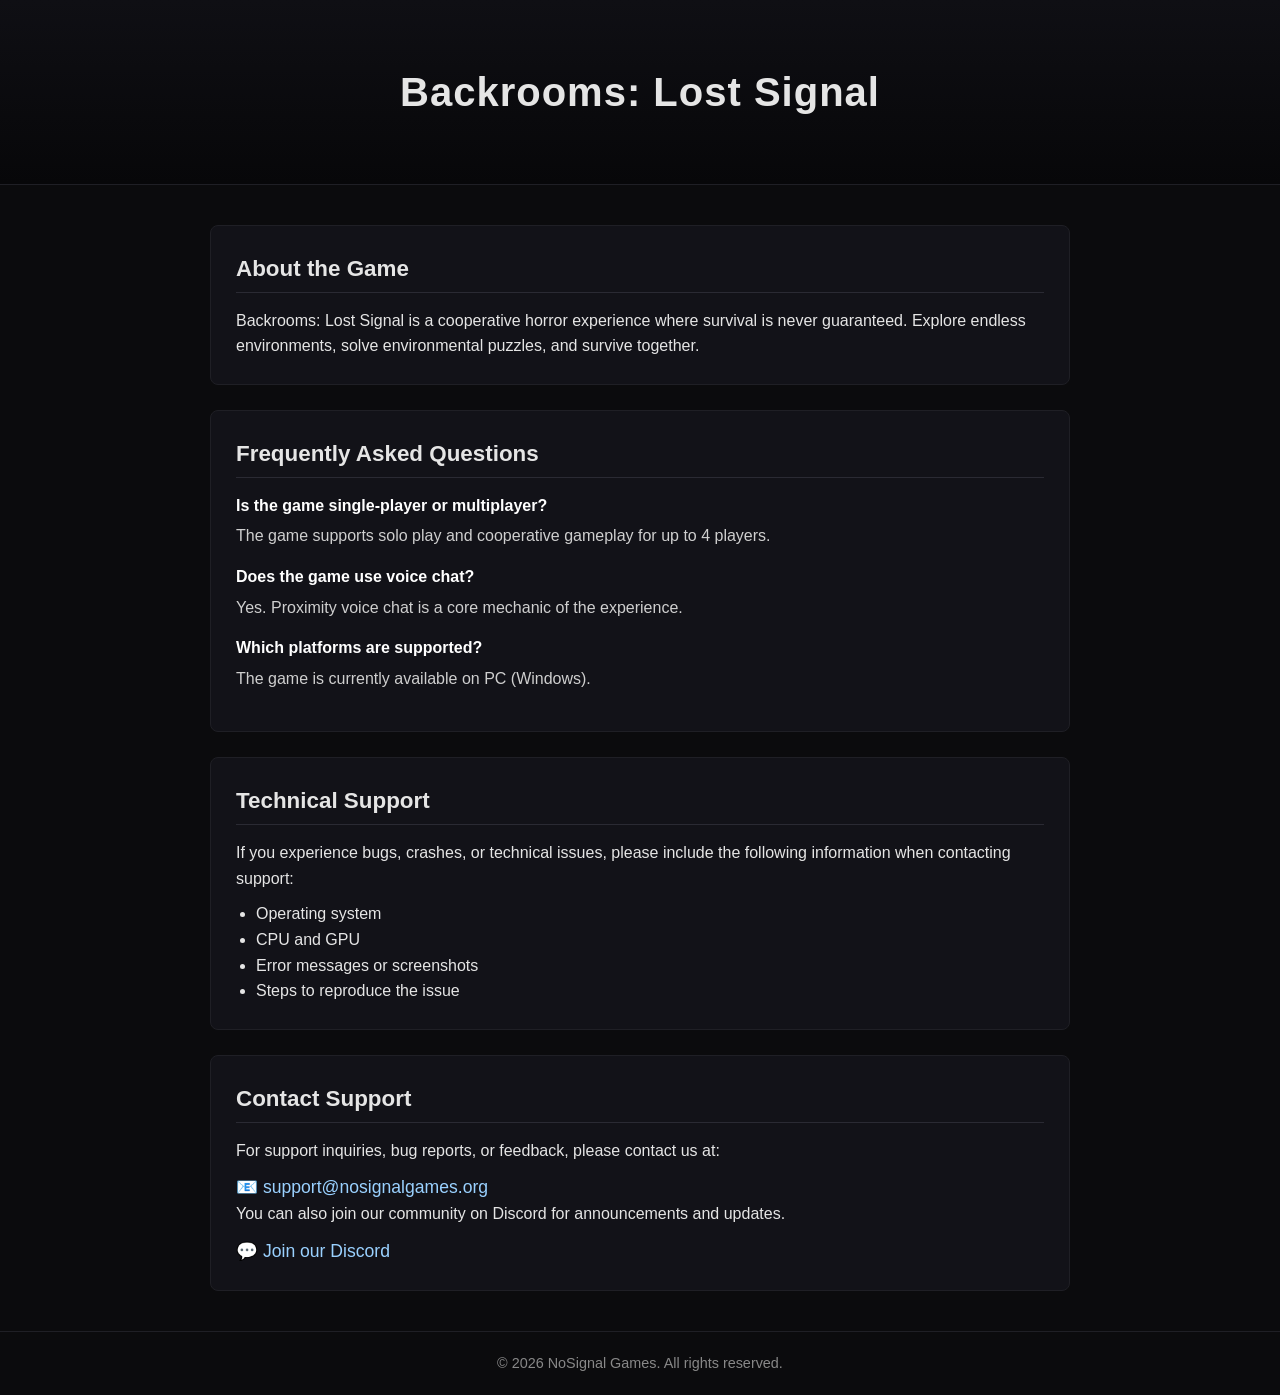
==== index.html @ 98ca7e3c "Add files via upload" ====
<!DOCTYPE html>
<html lang="en">
<head>
  <meta charset="UTF-8" />
  <meta name="viewport" content="width=device-width, initial-scale=1.0" />
  <title>Backrooms: Lost Signal | Support</title>
  <link rel="stylesheet" href="style.css" />
</head>
<body>

  <header class="hero">
    <h1>Backrooms: Lost Signal</h1>
  </header>

  <main class="container">

    <section class="card">
      <h2>About the Game</h2>
      <p>
        Backrooms: Lost Signal is a cooperative horror experience where survival is never guaranteed.
        Explore endless environments, solve environmental puzzles, and survive together.
      </p>
    </section>

    <section class="card">
      <h2>Frequently Asked Questions</h2>

      <div class="faq">
        <h3>Is the game single-player or multiplayer?</h3>
        <p>The game supports solo play and cooperative gameplay for up to 4 players.</p>
      </div>

      <div class="faq">
        <h3>Does the game use voice chat?</h3>
        <p>Yes. Proximity voice chat is a core mechanic of the experience.</p>
      </div>

      <div class="faq">
        <h3>Which platforms are supported?</h3>
        <p>The game is currently available on PC (Windows).</p>
      </div>
    </section>

    <section class="card">
      <h2>Technical Support</h2>
      <p>
        If you experience bugs, crashes, or technical issues, please include the following
        information when contacting support:
      </p>
      <ul>
        <li>Operating system</li>
        <li>CPU and GPU</li>
        <li>Error messages or screenshots</li>
        <li>Steps to reproduce the issue</li>
      </ul>
    </section>

    <section class="card">
      <h2>Contact Support</h2>
      <p>
        For support inquiries, bug reports, or feedback, please contact us at:
      </p>

      <p class="contact">
        📧 <a href="mailto:support@nosignalgames.org">support@nosignalgames.org</a>
      </p>

      <p>
        You can also join our community on Discord for announcements and updates.
      </p>

      <p class="contact">
        💬 <a href="https://discord.gg/9NU9BvKqxr" target="_blank">Join our Discord</a>
      </p>
    </section>

  </main>

  <footer>
    <p>© 2026 NoSignal Games. All rights reserved.</p>
  </footer>

</body>
</html>
---- style.css ----
* {
  box-sizing: border-box;
  margin: 0;
  padding: 0;
}

body {
  font-family: Arial, Helvetica, sans-serif;
  background-color: #0b0b0d;
  color: #e5e5e5;
  line-height: 1.6;
}

a {
  color: #9ad1ff;
  text-decoration: none;
}

a:hover {
  text-decoration: underline;
}

.hero {
  background: linear-gradient(180deg, #0f0f14, #070709);
  padding: 60px 20px;
  text-align: center;
  border-bottom: 1px solid #1f1f25;
}

.hero h1 {
  font-size: 2.5rem;
  letter-spacing: 1px;
}

.hero p {
  margin-top: 10px;
  color: #b0b0b0;
}

.container {
  max-width: 900px;
  margin: 40px auto;
  padding: 0 20px;
}

.card {
  background-color: #121218;
  border: 1px solid #1f1f25;
  border-radius: 8px;
  padding: 25px;
  margin-bottom: 25px;
}

.card h2 {
  margin-bottom: 15px;
  font-size: 1.4rem;
  border-bottom: 1px solid #2a2a33;
  padding-bottom: 5px;
}

.faq {
  margin-bottom: 15px;
}

.faq h3 {
  font-size: 1rem;
  color: #ffffff;
}

.faq p {
  color: #cfcfcf;
  margin-top: 5px;
}

ul {
  margin-top: 10px;
  padding-left: 20px;
}

.contact {
  margin-top: 10px;
  font-size: 1.1rem;
}

footer {
  text-align: center;
  padding: 20px;
  color: #888;
  font-size: 0.9rem;
  border-top: 1px solid #1f1f25;
}
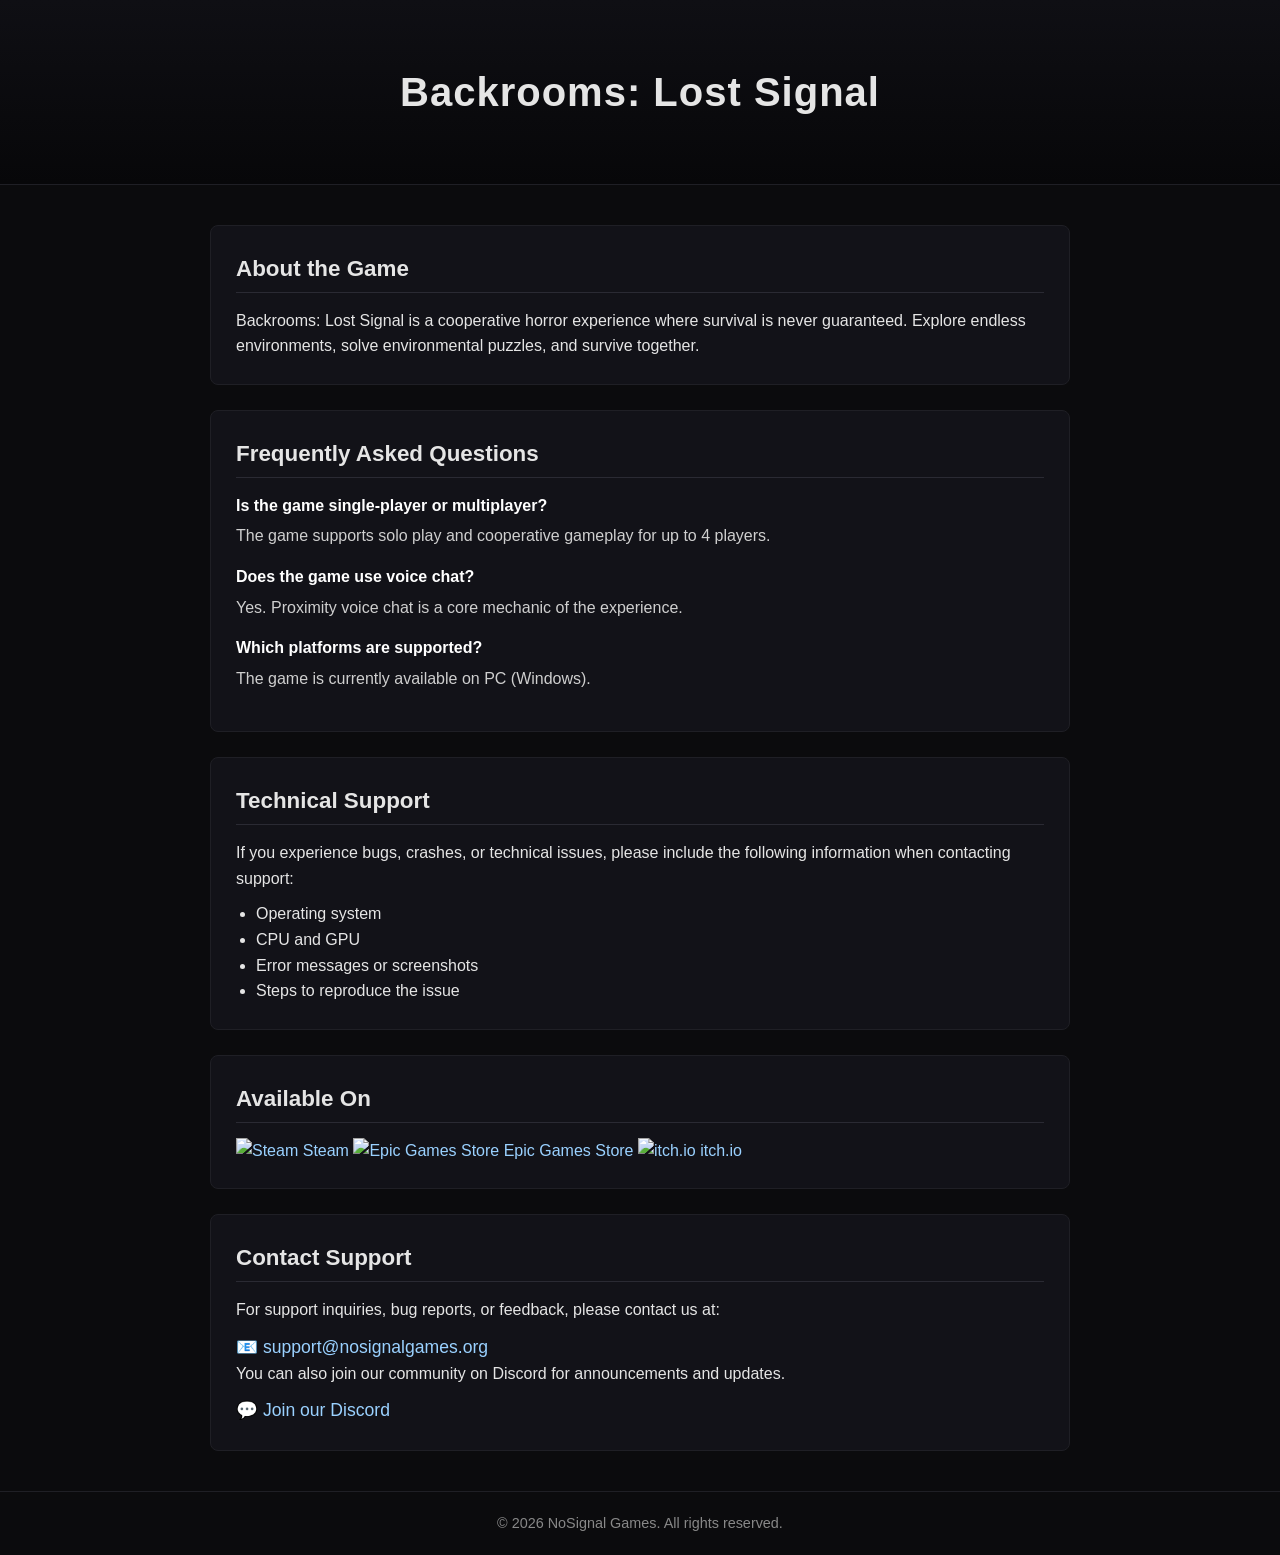
==== commit 2fb0ea91: "Update index.html" ====
--- a/index.html
+++ b/index.html
@@ -56,6 +56,30 @@
     </section>
 
     <section class="card">
+  <h2>Available On</h2>
+
+  <div class="store-grid">
+
+    <a class="store-card" href="https://store.steampowered.com/" target="_blank">
+      <img src="steam.svg" alt="Steam" />
+      <span>Steam</span>
+    </a>
+
+    <a class="store-card" href="https://store.epicgames.com/" target="_blank">
+      <img src="epic.svg" alt="Epic Games Store" />
+      <span>Epic Games Store</span>
+    </a>
+
+    <a class="store-card" href="https://itch.io/" target="_blank">
+      <img src="itch.svg" alt="itch.io" />
+      <span>itch.io</span>
+    </a>
+
+  </div>
+</section>
+
+
+    <section class="card">
       <h2>Contact Support</h2>
       <p>
         For support inquiries, bug reports, or feedback, please contact us at:
@@ -82,3 +106,4 @@
 
 </body>
 </html>
+
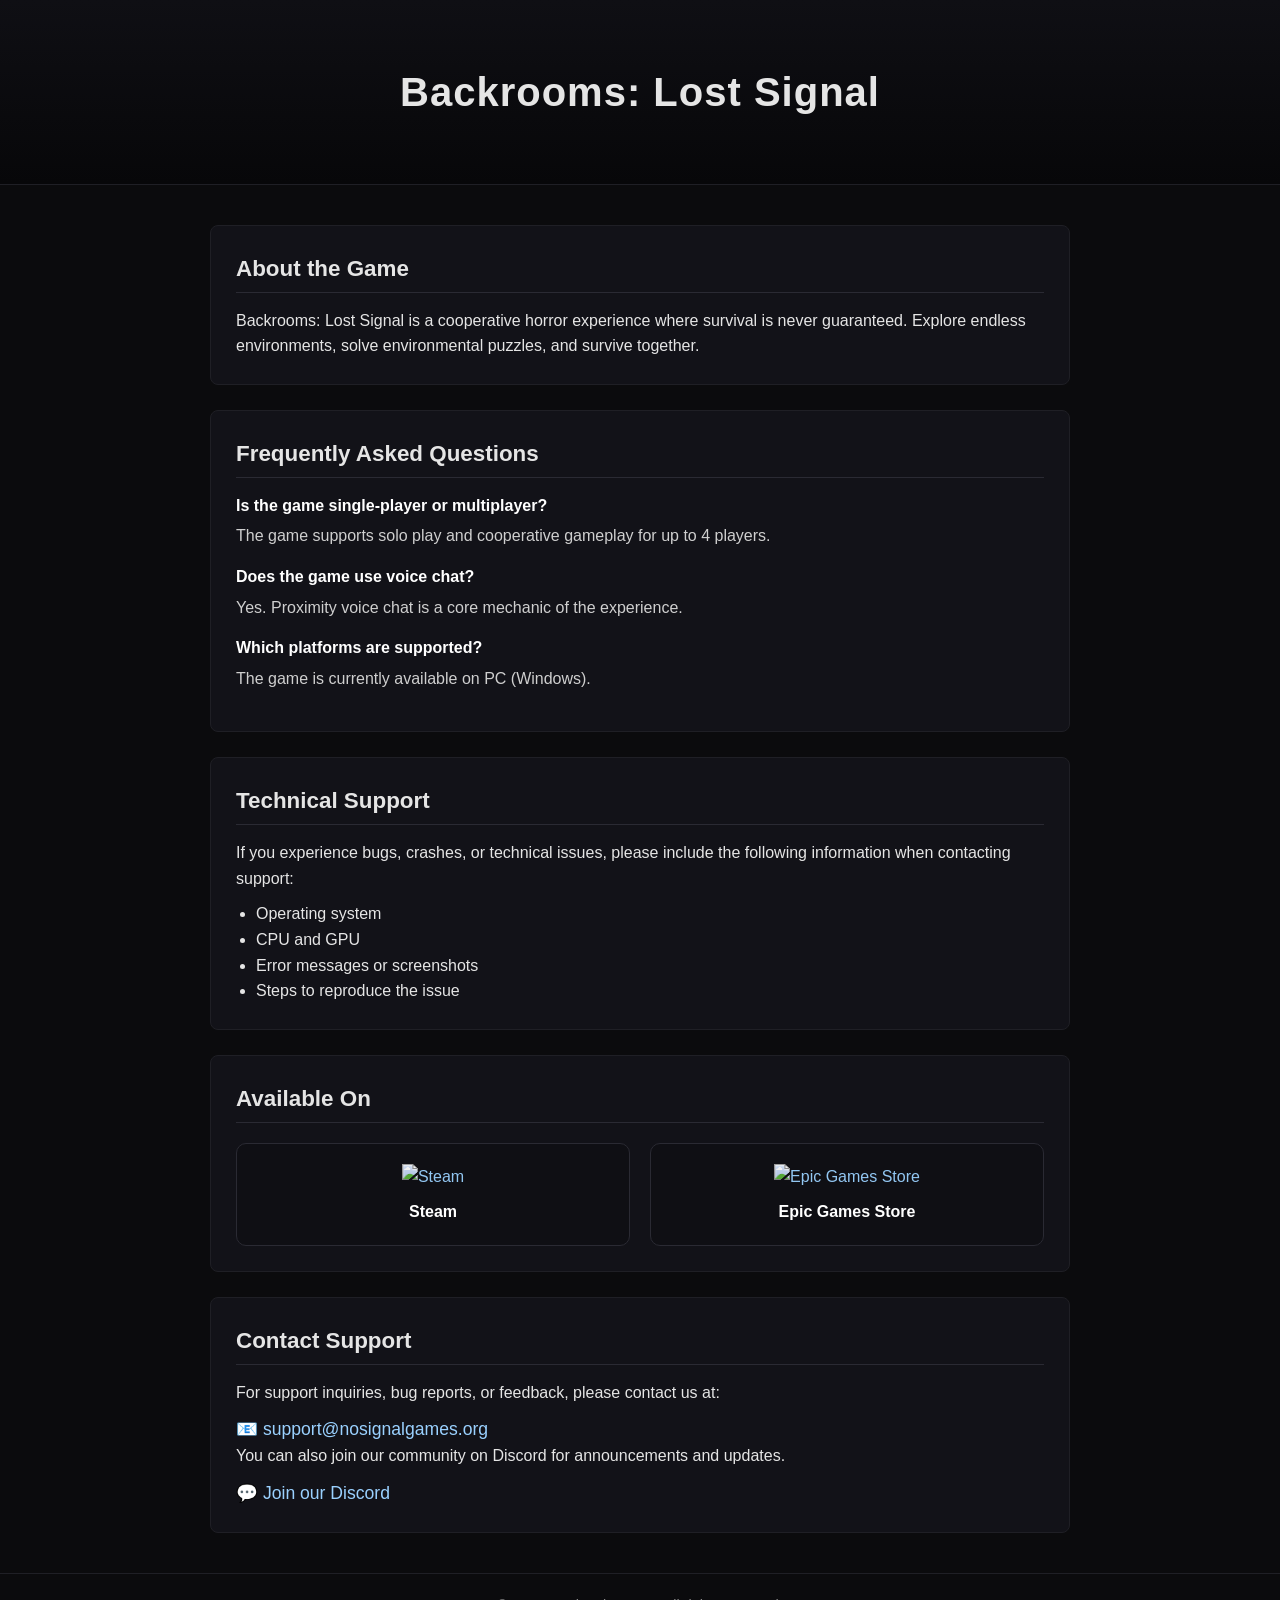
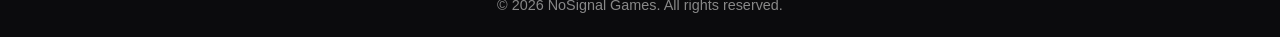
==== commit 896521c9: "Update index.html" ====
--- a/index.html
+++ b/index.html
@@ -60,19 +60,14 @@
 
   <div class="store-grid">
 
-    <a class="store-card" href="https://store.steampowered.com/" target="_blank">
-      <img src="steam.svg" alt="Steam" />
+    <a class="store-card" href="https://store.steampowered.com/app/4263350?utm_source=official_website" target="_blank">
+      <img src="steam.png" alt="Steam" />
       <span>Steam</span>
     </a>
 
     <a class="store-card" href="https://store.epicgames.com/" target="_blank">
-      <img src="epic.svg" alt="Epic Games Store" />
+      <img src="epic.png" alt="Epic Games Store" />
       <span>Epic Games Store</span>
-    </a>
-
-    <a class="store-card" href="https://itch.io/" target="_blank">
-      <img src="itch.svg" alt="itch.io" />
-      <span>itch.io</span>
     </a>
 
   </div>
--- a/style.css
+++ b/style.css
@@ -89,3 +89,38 @@
   font-size: 0.9rem;
   border-top: 1px solid #1f1f25;
 }
+.store-grid {
+  display: grid;
+  grid-template-columns: repeat(auto-fit, minmax(180px, 1fr));
+  gap: 20px;
+  margin-top: 20px;
+}
+
+.store-card {
+  background-color: #0f0f14;
+  border: 1px solid #2a2a33;
+  border-radius: 10px;
+  padding: 20px;
+  text-align: center;
+  transition: transform 0.15s ease, box-shadow 0.15s ease;
+}
+
+.store-card:hover {
+  transform: translateY(-4px);
+  box-shadow: 0 8px 20px rgba(0, 0, 0, 0.6);
+}
+
+.store-card img {
+  width: 48px;
+  height: 48px;
+  margin-bottom: 10px;
+  filter: brightness(0.95);
+}
+
+.store-card span {
+  display: block;
+  font-size: 1rem;
+  font-weight: bold;
+  color: #ffffff;
+}
+
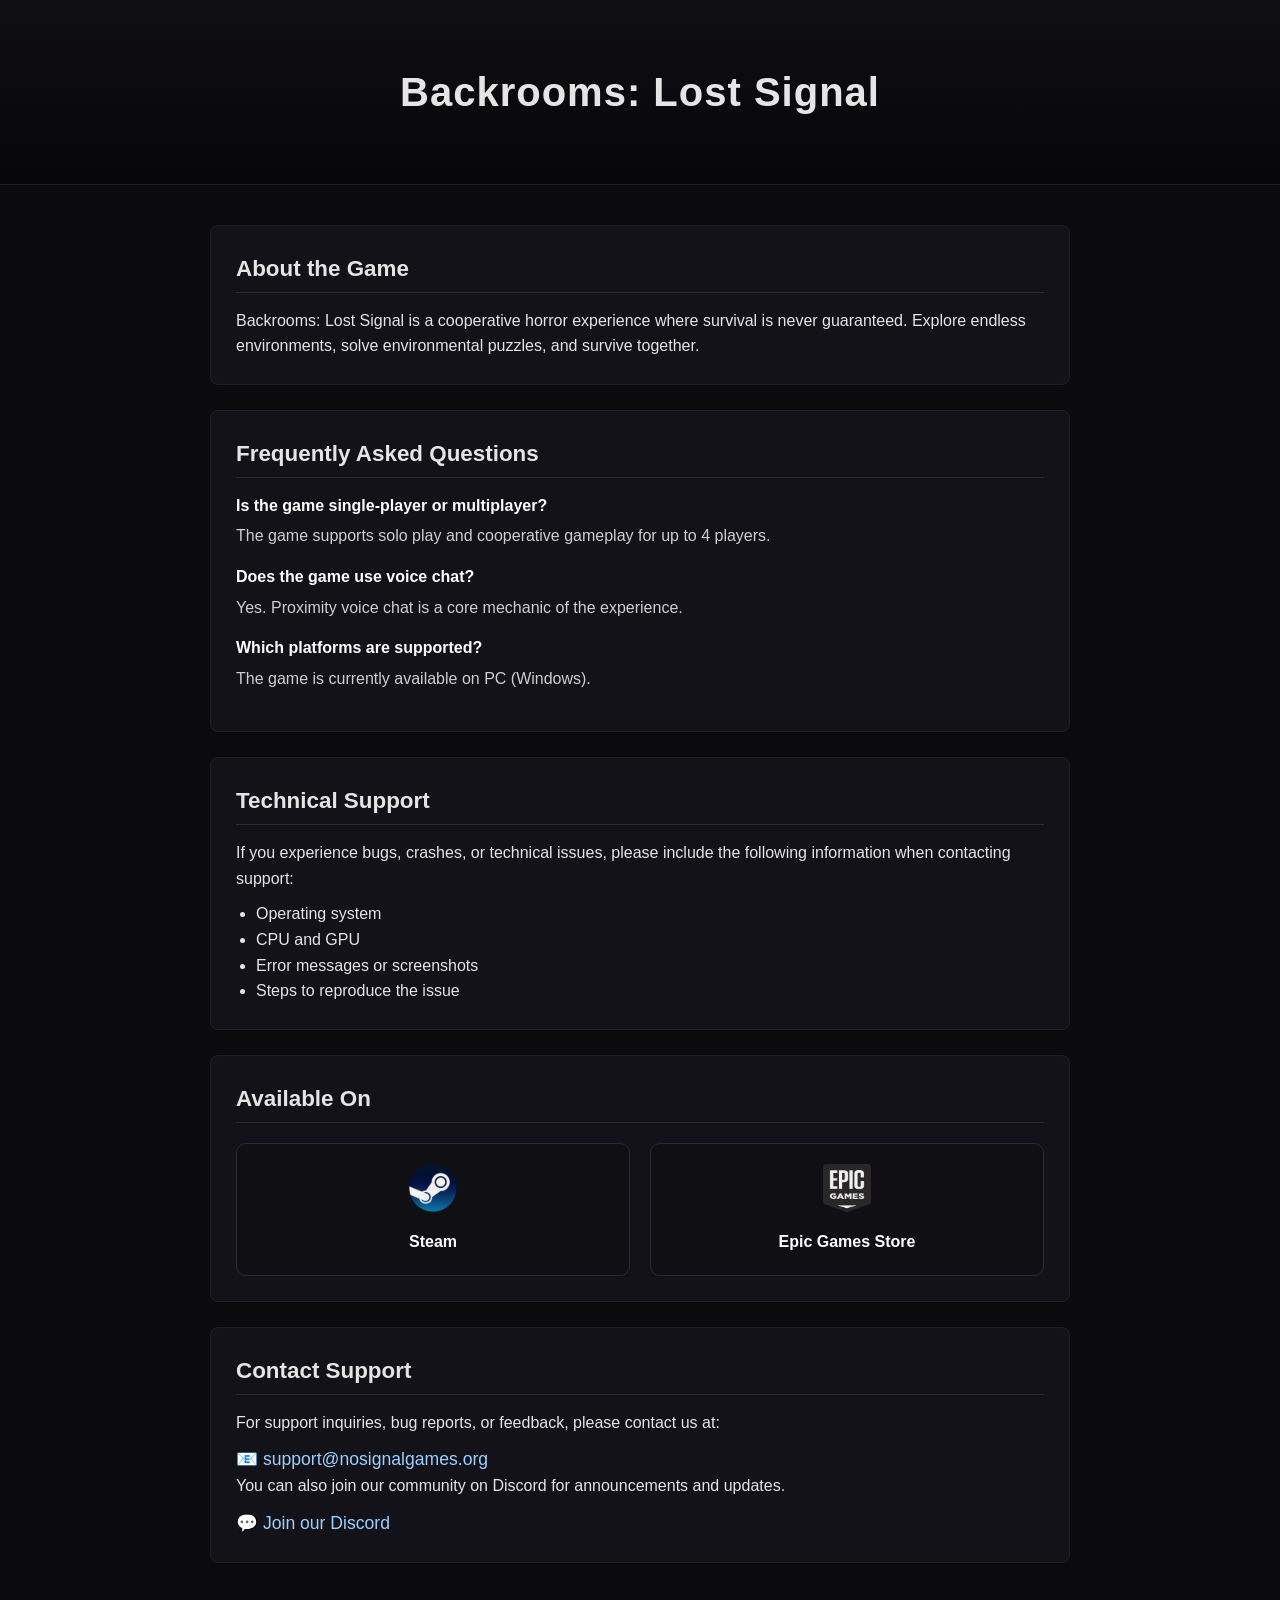
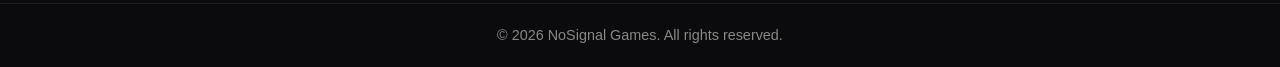
==== commit 73e3fc6e: "Update index.html" ====
--- a/index.html
+++ b/index.html
@@ -65,7 +65,7 @@
       <span>Steam</span>
     </a>
 
-    <a class="store-card" href="https://store.epicgames.com/" target="_blank">
+    <a class="store-card" href="https://store.epicgames.com/es-ES/p/backrooms-lost-signal-a91717" target="_blank">
       <img src="epic.png" alt="Epic Games Store" />
       <span>Epic Games Store</span>
     </a>
@@ -102,3 +102,4 @@
 </body>
 </html>
 
+
